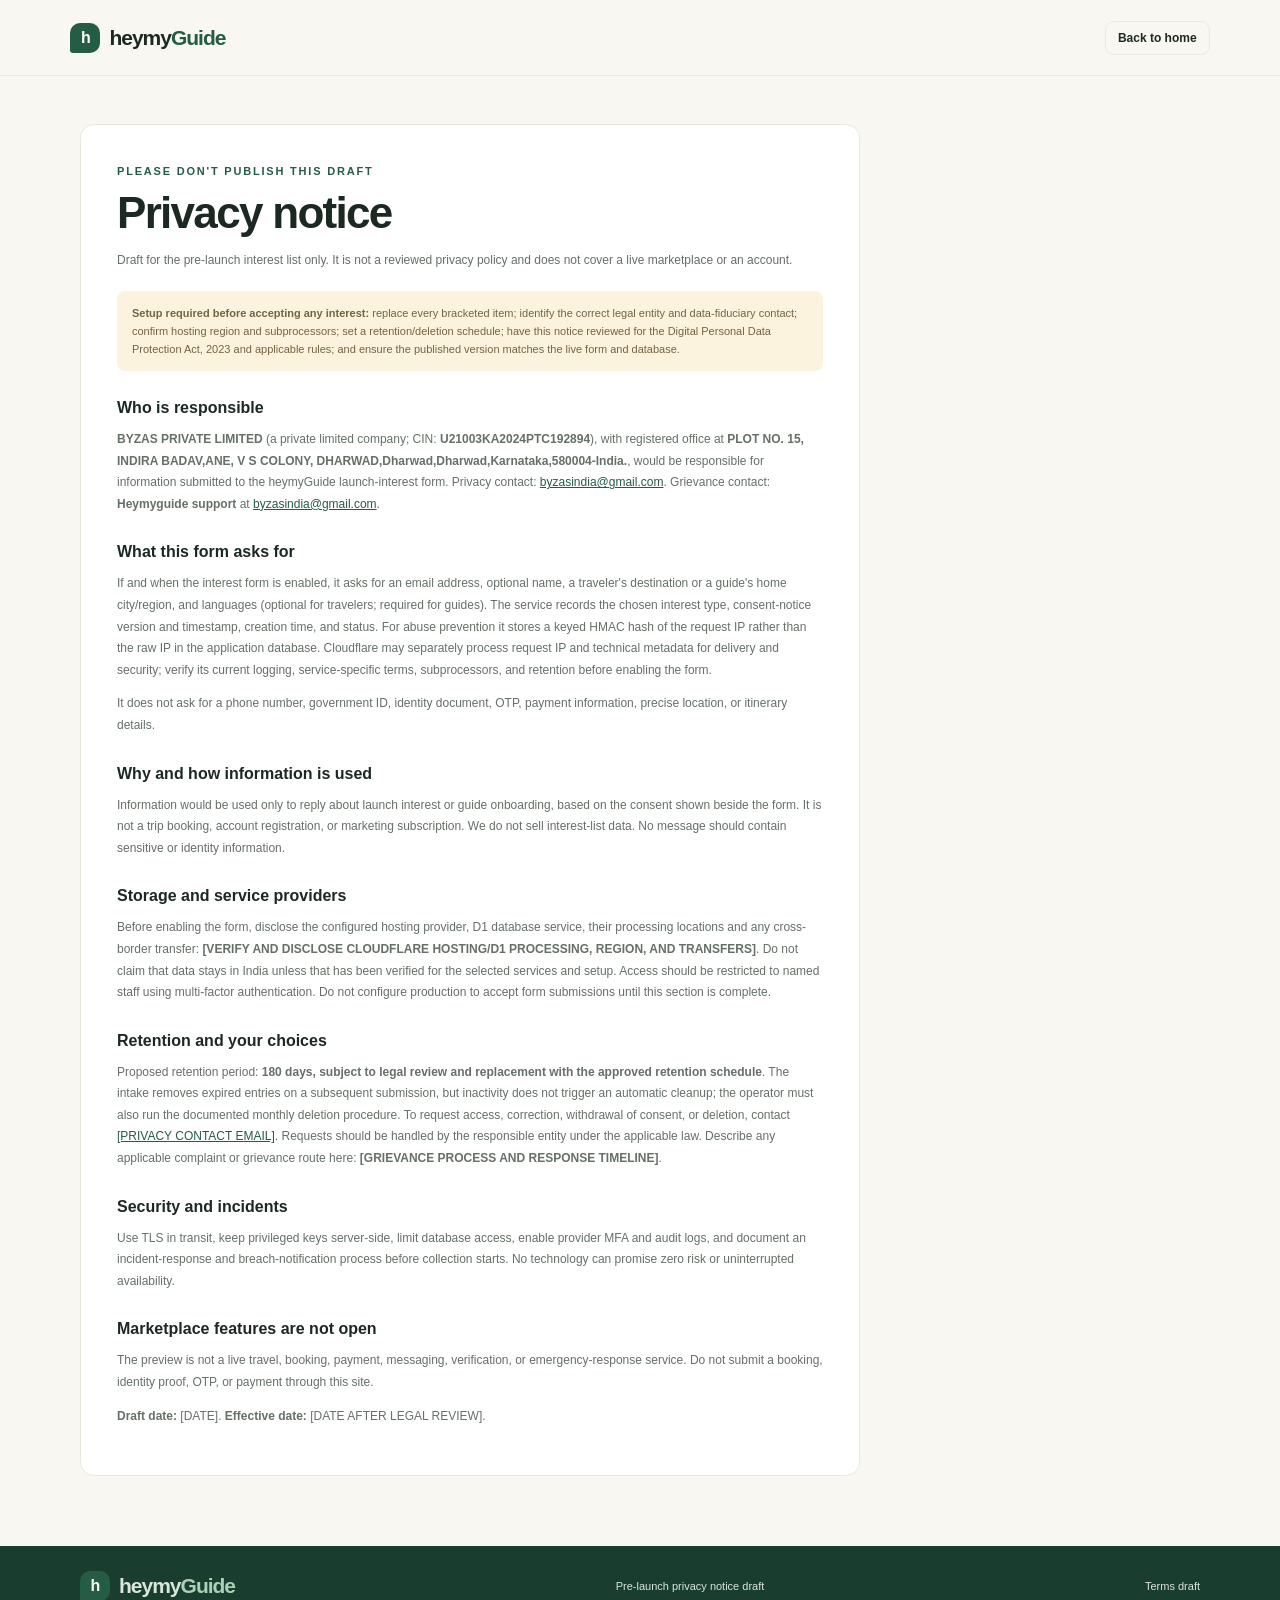
==== public/privacy.html @ 4f6e4b6c "Add heymyGuide public website Co-authored-by: Copilot <223556219+Copilot@users.noreply.github.com>" ====
<!doctype html>
<html lang="en">
  <head>
    <meta charset="UTF-8" />
    <meta name="viewport" content="width=device-width, initial-scale=1" />
    <meta name="robots" content="noindex, nofollow" />
    <meta name="theme-color" content="#f8f7f2" />
    <title>Privacy notice draft | heymyGuide</title>
    <link rel="icon" href="data:image/svg+xml,%3Csvg xmlns='http://www.w3.org/2000/svg' viewBox='0 0 40 40'%3E%3Crect width='40' height='40' rx='12' fill='%23245c45'/%3E%3Ctext x='12' y='29' fill='white' font-family='Arial' font-size='29' font-weight='700'%3Eh%3C/text%3E%3C/svg%3E" />
    <link rel="stylesheet" href="styles.css" />
  </head>
  <body>
    <header class="topbar"><a class="brand" href="index.html"><span class="brand-mark">h</span><span>heymy<em>Guide</em></span></a><a class="btn btn-outline btn-small" href="index.html">Back to home</a></header>
    <main class="container legal-page"><article class="legal-content">
      <span class="eyebrow">Please don't publish this draft</span>
      <h1>Privacy notice</h1>
      <p>Draft for the pre-launch interest list only. It is not a reviewed privacy policy and does not cover a live marketplace or an account.</p>
      <div class="draft-notice"><strong>Setup required before accepting any interest:</strong> replace every bracketed item; identify the correct legal entity and data-fiduciary contact; confirm hosting region and subprocessors; set a retention/deletion schedule; have this notice reviewed for the Digital Personal Data Protection Act, 2023 and applicable rules; and ensure the published version matches the live form and database.</div>
      <h2>Who is responsible</h2>
      <p><strong>BYZAS PRIVATE LIMITED</strong> (a private limited company; CIN: <strong>U21003KA2024PTC192894</strong>), with registered office at <strong>PLOT NO. 15, INDIRA BADAV,ANE, V S COLONY, DHARWAD,Dharwad,Dharwad,Karnataka,580004-India.</strong>, would be responsible for information submitted to the heymyGuide launch-interest form. Privacy contact: <a href="mailto:byzasindia@gmail.com">byzasindia@gmail.com</a>. Grievance contact: <strong>Heymyguide support</strong> at <a href="mailto:byzasindia@gmail.com">byzasindia@gmail.com</a>.</p>
      <h2>What this form asks for</h2>
      <p>If and when the interest form is enabled, it asks for an email address, optional name, a traveler's destination or a guide's home city/region, and languages (optional for travelers; required for guides). The service records the chosen interest type, consent-notice version and timestamp, creation time, and status. For abuse prevention it stores a keyed HMAC hash of the request IP rather than the raw IP in the application database. Cloudflare may separately process request IP and technical metadata for delivery and security; verify its current logging, service-specific terms, subprocessors, and retention before enabling the form.</p>
      <p>It does not ask for a phone number, government ID, identity document, OTP, payment information, precise location, or itinerary details.</p>
      <h2>Why and how information is used</h2>
      <p>Information would be used only to reply about launch interest or guide onboarding, based on the consent shown beside the form. It is not a trip booking, account registration, or marketing subscription. We do not sell interest-list data. No message should contain sensitive or identity information.</p>
      <h2>Storage and service providers</h2>
      <p>Before enabling the form, disclose the configured hosting provider, D1 database service, their processing locations and any cross-border transfer: <strong>[VERIFY AND DISCLOSE CLOUDFLARE HOSTING/D1 PROCESSING, REGION, AND TRANSFERS]</strong>. Do not claim that data stays in India unless that has been verified for the selected services and setup. Access should be restricted to named staff using multi-factor authentication. Do not configure production to accept form submissions until this section is complete.</p>
      <h2>Retention and your choices</h2>
      <p>Proposed retention period: <strong>180 days, subject to legal review and replacement with the approved retention schedule</strong>. The intake removes expired entries on a subsequent submission, but inactivity does not trigger an automatic cleanup; the operator must also run the documented monthly deletion procedure. To request access, correction, withdrawal of consent, or deletion, contact <a href="mailto:[PRIVACY CONTACT EMAIL]">[PRIVACY CONTACT EMAIL]</a>. Requests should be handled by the responsible entity under the applicable law. Describe any applicable complaint or grievance route here: <strong>[GRIEVANCE PROCESS AND RESPONSE TIMELINE]</strong>.</p>
      <h2>Security and incidents</h2>
      <p>Use TLS in transit, keep privileged keys server-side, limit database access, enable provider MFA and audit logs, and document an incident-response and breach-notification process before collection starts. No technology can promise zero risk or uninterrupted availability.</p>
      <h2>Marketplace features are not open</h2>
      <p>The preview is not a live travel, booking, payment, messaging, verification, or emergency-response service. Do not submit a booking, identity proof, OTP, or payment through this site.</p>
      <p><strong>Draft date:</strong> [DATE]. <strong>Effective date:</strong> [DATE AFTER LEGAL REVIEW].</p>
    </article></main>
    <footer class="footer"><div class="container footer-inner"><a class="brand" href="index.html"><span class="brand-mark">h</span><span>heymy<em>Guide</em></span></a><span>Pre-launch privacy notice draft</span><a href="terms.html">Terms draft</a></div></footer>
  </body>
</html>
---- public/styles.css ----
:root {
  color-scheme: light;
  --ink: #1c2822;
  --muted: #737b73;
  --line: #e8e8df;
  --paper: #f8f7f2;
  --white: #fff;
  --green: #245c45;
  --green-dark: #193e30;
  --green-light: #e9f1e9;
  --orange: #e9825e;
  --yellow: #f3cb73;
  --red: #bd554d;
  --shadow: 0 20px 60px rgb(34 52 43 / 9%);
  font-family: "DM Sans", sans-serif;
  font-synthesis: none;
  text-rendering: optimizeLegibility;
}

* { box-sizing: border-box; }
body { margin: 0; min-width: 320px; background: var(--paper); color: var(--ink); }
button, input, select, textarea { font: inherit; }
button { cursor: pointer; }
a { color: inherit; text-decoration: none; }
button:focus-visible, a:focus-visible, input:focus-visible, select:focus-visible, textarea:focus-visible {
  outline: 3px solid #e8ae62;
  outline-offset: 3px;
}
.icon { width: 18px; height: 18px; display: inline-block; flex: 0 0 auto; }
.topbar {
  height: 76px; padding: 0 max(5.5vw, 24px); display: flex; align-items: center;
  justify-content: space-between; gap: 24px; background: rgb(248 247 242 / 94%);
  border-bottom: 1px solid rgb(232 232 223 / 80%); position: sticky; top: 0; z-index: 20;
  backdrop-filter: blur(16px);
}
.brand { display: inline-flex; align-items: center; gap: 9px; font: 800 21px "Manrope", sans-serif; letter-spacing: -1px; white-space: nowrap; }
.brand-mark { width: 30px; height: 30px; display: grid; place-items: center; background: var(--green); color: white; border-radius: 10px 10px 10px 3px; font: 800 16px "Manrope", sans-serif; }
.brand em { color: var(--green); font-style: normal; }
.top-nav { display: flex; align-items: center; gap: 28px; color: #536057; font-size: 13px; font-weight: 600; }
.top-nav a:hover { color: var(--green); }
.top-actions { display: flex; align-items: center; gap: 12px; }
.btn { display: inline-flex; align-items: center; justify-content: center; gap: 8px; border: 0; border-radius: 9px; padding: 11px 16px; font-size: 13px; font-weight: 700; transition: .18s ease; }
.btn:hover { transform: translateY(-1px); }
.btn-primary { background: var(--green); color: white; }
.btn-primary:hover { background: var(--green-dark); }
.btn-dark { background: var(--ink); color: white; }
.btn-outline { background: transparent; border: 1px solid var(--line); color: var(--ink); }
.btn-outline:hover { border-color: var(--green); color: var(--green); }
.btn-quiet { background: transparent; color: var(--muted); padding-inline: 8px; }
.btn-danger { background: #faeeec; color: var(--red); }
.btn-small { padding: 9px 12px; font-size: 12px; }
.avatar { width: 42px; height: 42px; display: inline-grid; place-items: center; border-radius: 50%; overflow: hidden; background: #e8d4be; color: #594b3d; font-weight: 700; }
.avatar img { width: 100%; height: 100%; object-fit: cover; }
.avatar-sm { width: 33px; height: 33px; font-size: 12px; }
.role-tabs { display: flex; align-items: center; gap: 4px; background: #efeee8; border-radius: 10px; padding: 4px; }
.role-tab { border: 0; border-radius: 7px; color: #677068; background: transparent; padding: 8px 11px; font-size: 11px; font-weight: 700; white-space: nowrap; }
.role-tab.active { background: white; color: var(--green-dark); box-shadow: 0 2px 6px rgb(37 45 39 / 8%); }
.page { min-height: calc(100vh - 76px); }
.container { width: min(1120px, calc(100% - 48px)); margin: 0 auto; }
.eyebrow { color: var(--green); font-size: 11px; font-weight: 800; letter-spacing: 1.8px; text-transform: uppercase; }
.muted { color: var(--muted); }
.section-heading { display: flex; align-items: end; justify-content: space-between; gap: 20px; margin-bottom: 24px; }
.section-heading h2 { margin: 8px 0 0; font: 700 clamp(24px, 3vw, 34px) "Manrope", sans-serif; letter-spacing: -1.4px; }
.section-heading p { margin: 8px 0 0; font-size: 13px; color: var(--muted); }

/* Customer experience */
.hero { position: relative; overflow: hidden; padding: 72px 0 56px; background: #eff0e7; }
.hero::after { content: ""; position: absolute; width: 410px; height: 410px; border-radius: 50%; background: #e4e6d9; right: -120px; top: -210px; }
.hero-grid { display: grid; grid-template-columns: 1fr .93fr; align-items: center; gap: 50px; position: relative; z-index: 1; }
.hero-copy h1 { max-width: 590px; margin: 15px 0 18px; font: 800 clamp(43px, 5.3vw, 66px)/1.07 "Manrope", sans-serif; letter-spacing: -3.4px; }
.hero-copy h1 span { color: var(--green); }
.hero-copy > p { max-width: 475px; margin: 0; color: #626c63; font-size: 16px; line-height: 1.75; }
.hero-points { display: flex; gap: 18px; margin-top: 25px; color: #556259; font-size: 11px; font-weight: 600; }
.hero-points span { display: inline-flex; align-items: center; gap: 6px; }
.hero-points .icon { width: 15px; color: var(--green); }
.hero-visual { position: relative; min-height: 365px; }
.hero-photo { position: absolute; inset: 0 28px 0 30px; border-radius: 145px 145px 18px 18px; background: linear-gradient(0deg, rgb(24 43 33 / 23%), transparent 58%), url("images/kashmir.svg") center 48%/cover; }
.hero-note { position: absolute; left: 0; bottom: 34px; padding: 12px 15px; background: white; box-shadow: var(--shadow); border-radius: 11px; display: flex; gap: 10px; align-items: center; font-size: 12px; }
.hero-note strong { display: block; font-size: 12px; }
.hero-note small { display: block; margin-top: 3px; color: var(--muted); font-size: 9px; }
.host-avatar { width: 43px; height: 43px; flex: 0 0 auto; border-radius: 50%; background: #e8d4be; }
.preview-label { display: block; margin-bottom: 4px; color: var(--green); font-size: 8px; font-weight: 800; letter-spacing: 1px; }
.rating-badge { position: absolute; top: 45px; right: 0; background: white; border-radius: 12px; padding: 11px 14px; box-shadow: var(--shadow); font-size: 12px; font-weight: 700; }
.rating-badge span { color: #d29b36; }
.search-wrap { position: relative; z-index: 3; margin-top: -28px; }
.search-bar { display: grid; grid-template-columns: 1.2fr 1fr .9fr auto; align-items: center; gap: 0; padding: 9px; border-radius: 12px; background: white; box-shadow: 0 14px 40px rgb(38 51 42 / 12%); }
.search-field { display: flex; flex-direction: column; padding: 2px 18px; border-right: 1px solid var(--line); }
.search-field label { margin-bottom: 5px; font-size: 10px; font-weight: 800; }
.search-field input, .search-field select { border: 0; outline: 0; background: transparent; color: #667067; font-size: 12px; min-width: 0; }
.search-field select { cursor: pointer; }
.search-bar .btn { margin: 0 3px; height: 47px; }
.trust-row { display: flex; justify-content: center; align-items: center; gap: 9px; margin: 24px 0 56px; color: var(--muted); font-size: 11px; }
.trust-row strong { color: var(--ink); }
.trust-row .icon { width: 15px; color: var(--green); }
.guide-section { padding: 3px 0 72px; scroll-margin-top: 90px; }
.filters { display: flex; align-items: center; gap: 8px; margin-bottom: 23px; overflow-x: auto; padding-bottom: 4px; }
.filter-chip { flex: 0 0 auto; padding: 9px 13px; border-radius: 20px; border: 1px solid var(--line); color: #667067; background: transparent; font-size: 11px; font-weight: 700; }
.filter-chip.active { color: white; background: var(--green); border-color: var(--green); }
.guide-grid { display: grid; grid-template-columns: repeat(3, 1fr); gap: 19px; }
.guide-card { overflow: hidden; background: white; border-radius: 13px; border: 1px solid #eeeee8; transition: .2s ease; }
.guide-card:hover { transform: translateY(-4px); box-shadow: var(--shadow); }
.guide-cover { height: 190px; position: relative; background-size: cover; background-position: center; }
.guide-cover::after { content: ""; position: absolute; inset: 48% 0 0; background: linear-gradient(transparent, rgb(18 34 25 / 50%)); }
.card-tag { position: absolute; left: 13px; top: 13px; z-index: 1; padding: 6px 9px; border-radius: 20px; background: white; color: var(--green-dark); font-size: 10px; font-weight: 800; }
.like-btn { position: absolute; right: 12px; top: 12px; z-index: 1; display: grid; place-items: center; width: 31px; height: 31px; border: 0; border-radius: 50%; background: white; color: #5e6860; }
.like-btn.liked { color: #c75859; }
.guide-cover-caption { position: absolute; z-index: 1; left: 14px; bottom: 13px; color: white; font-size: 12px; font-weight: 700; }
.guide-card-body { padding: 15px; }
.guide-card-top { display: flex; align-items: start; justify-content: space-between; gap: 10px; }
.guide-name { margin: 0; font: 700 16px "Manrope", sans-serif; letter-spacing: -.3px; }
.guide-place { margin-top: 4px; color: var(--muted); font-size: 11px; }
.rating { white-space: nowrap; font-size: 11px; font-weight: 700; }
.rating span { color: #db9a28; }
.guide-description { min-height: 39px; margin: 13px 0; color: #727a72; font-size: 11px; line-height: 1.65; }
.guide-tags { display: flex; flex-wrap: wrap; gap: 6px; min-height: 22px; }
.guide-tags span { padding: 5px 8px; border-radius: 5px; background: #f2f3ee; color: #657067; font-size: 9px; font-weight: 600; }
.guide-card-bottom { display: flex; justify-content: space-between; align-items: center; gap: 10px; margin-top: 15px; padding-top: 13px; border-top: 1px solid #eeeee8; }
.guide-price { font: 800 18px "Manrope", sans-serif; }
.guide-price small { font: 500 10px "DM Sans", sans-serif; color: var(--muted); }
.no-results { padding: 45px; text-align: center; color: var(--muted); background: white; border-radius: 12px; }
.how-section { padding: 65px 0; background: #edf0e9; }
.steps { display: grid; grid-template-columns: repeat(3, 1fr); gap: 30px; margin-top: 32px; }
.step-card { padding: 20px 0; }
.step-number { display: grid; place-items: center; width: 38px; height: 38px; border-radius: 11px; background: white; color: var(--green); font: 800 14px "Manrope", sans-serif; }
.step-card h3 { margin: 16px 0 7px; font: 700 16px "Manrope", sans-serif; }
.step-card p { margin: 0; max-width: 290px; color: #6d776e; font-size: 12px; line-height: 1.7; }
.footer { padding: 25px 0; background: var(--green-dark); color: #dbe5dc; }
.footer-inner { display: flex; align-items: center; justify-content: space-between; gap: 15px; font-size: 11px; }
.footer .brand em { color: #acd0b4; }
.footer-note { color: #adbbb0; }

/* Shared application views */
.app-shell { display: grid; grid-template-columns: 226px 1fr; min-height: calc(100vh - 76px); }
.sidebar { padding: 26px 15px; background: white; border-right: 1px solid var(--line); }
.side-label { margin: 10px 12px 12px; color: #939b93; font-size: 9px; font-weight: 800; letter-spacing: 1.5px; text-transform: uppercase; }
.side-link { width: 100%; display: flex; align-items: center; gap: 11px; border: 0; border-radius: 8px; background: transparent; color: #687169; padding: 11px 12px; margin: 2px 0; text-align: left; font-size: 12px; font-weight: 600; }
.side-link:hover, .side-link.active { background: #eef3ed; color: var(--green-dark); }
.side-link .icon { width: 17px; }
.side-count { margin-left: auto; padding: 3px 7px; background: #f6e8df; color: #ac6341; border-radius: 10px; font-size: 9px; }
.sidebar-help { margin: 40px 6px 0; padding: 15px 13px; border-radius: 10px; background: #f2f4ee; }
.sidebar-help strong { font-size: 11px; }
.sidebar-help p { color: var(--muted); font-size: 10px; line-height: 1.6; }
.app-main { min-width: 0; padding: 31px clamp(22px, 4vw, 54px) 55px; }
.app-heading { display: flex; align-items: center; justify-content: space-between; gap: 16px; margin-bottom: 25px; }
.app-heading h1 { margin: 0; font: 800 25px "Manrope", sans-serif; letter-spacing: -1px; }
.app-heading p { margin: 6px 0 0; color: var(--muted); font-size: 12px; }
.app-heading-actions { display: flex; gap: 9px; align-items: center; }
.welcome-strip { display: flex; align-items: center; justify-content: space-between; gap: 15px; margin: 4px 0 23px; padding: 20px 22px; border-radius: 12px; background: var(--green); color: white; }
.welcome-strip h2 { margin: 0; font: 700 18px "Manrope", sans-serif; }
.welcome-strip p { margin: 6px 0 0; color: #d3e2d5; font-size: 11px; }
.welcome-strip .btn { background: white; color: var(--green-dark); }
.stat-grid { display: grid; grid-template-columns: repeat(4, 1fr); gap: 13px; margin: 19px 0 25px; }
.stat-card { padding: 16px 17px; background: white; border: 1px solid #ebede7; border-radius: 10px; }
.stat-label { color: var(--muted); font-size: 10px; font-weight: 600; }
.stat-value { margin-top: 8px; font: 800 24px "Manrope", sans-serif; letter-spacing: -1px; }
.stat-foot { margin-top: 5px; color: var(--green); font-size: 9px; }
.dashboard-grid { display: grid; grid-template-columns: 1.35fr .85fr; gap: 16px; align-items: start; }
.panel { padding: 19px; background: white; border: 1px solid #ebede7; border-radius: 11px; }
.panel-heading { display: flex; justify-content: space-between; align-items: center; gap: 10px; margin-bottom: 15px; }
.panel-heading h3 { margin: 0; font: 700 14px "Manrope", sans-serif; }
.panel-heading a, .text-link { color: var(--green); font-size: 10px; font-weight: 700; }
.table-wrap { overflow-x: auto; }
table { width: 100%; border-collapse: collapse; text-align: left; }
th { padding: 10px 8px; color: #858d85; border-bottom: 1px solid var(--line); font-size: 9px; font-weight: 700; white-space: nowrap; }
td { padding: 12px 8px; border-bottom: 1px solid #f0f0eb; color: #59645b; font-size: 10px; white-space: nowrap; }
tbody tr:last-child td { border-bottom: 0; }
.person-cell { display: flex; align-items: center; gap: 8px; color: var(--ink); font-weight: 700; }
.person-cell .avatar { width: 30px; height: 30px; font-size: 10px; }
.badge { display: inline-flex; align-items: center; gap: 5px; padding: 5px 8px; border-radius: 20px; font-size: 9px; font-weight: 700; white-space: nowrap; }
.badge::before { content: ""; width: 5px; height: 5px; background: currentColor; border-radius: 50%; }
.badge-pending { color: #a8762c; background: #fbf3df; }
.badge-approved { color: #387454; background: #e8f3e9; }
.badge-rejected, .badge-urgent { color: #ae4c43; background: #faecea; }
.badge-review { color: #5c70a1; background: #edf0f9; }
.profile-banner { display: flex; gap: 17px; align-items: center; padding: 18px; background: white; border: 1px solid #ebede7; border-radius: 11px; }
.profile-banner .avatar { width: 61px; height: 61px; }
.profile-banner h3 { margin: 0 0 4px; font: 700 16px "Manrope", sans-serif; }
.profile-banner p { margin: 0; color: var(--muted); font-size: 11px; }
.profile-banner .btn { margin-left: auto; }
.progress-track { height: 6px; background: #edf0e9; border-radius: 8px; overflow: hidden; }
.progress-track span { display: block; height: 100%; background: var(--green); border-radius: inherit; transition: width .3s ease; }
.check-list { display: grid; gap: 12px; margin-top: 17px; }
.check-row { display: flex; align-items: center; gap: 9px; color: #536057; font-size: 11px; }
.check-mark { width: 19px; height: 19px; display: grid; place-items: center; border-radius: 50%; background: #e8f3e9; color: var(--green); font-size: 11px; }
.check-pending { background: #f2f1e9; color: #9c8b65; }
.gig-card { display: flex; gap: 14px; padding: 14px 0; border-bottom: 1px solid #efefe9; }
.gig-card:last-child { padding-bottom: 0; border-bottom: 0; }
.gig-thumb { width: 74px; height: 66px; flex: 0 0 auto; border-radius: 8px; background-position: center; background-size: cover; }
.gig-info { flex: 1; min-width: 0; }
.gig-info h4 { margin: 2px 0 5px; font: 700 12px "Manrope", sans-serif; }
.gig-info p { margin: 0; color: var(--muted); font-size: 10px; }
.gig-price { display: block; margin-top: 7px; color: var(--green); font-size: 11px; font-weight: 800; }
.activity-row { display: flex; gap: 11px; padding: 11px 0; border-bottom: 1px solid #efefe9; }
.activity-row:last-child { border-bottom: 0; }
.activity-dot { width: 8px; height: 8px; flex: 0 0 auto; margin: 4px 2px 0; border-radius: 50%; background: var(--orange); }
.activity-row p { margin: 0; color: #536057; font-size: 10px; line-height: 1.55; }
.activity-row small { display: block; margin-top: 4px; color: #989e97; font-size: 9px; }
.empty-state { padding: 25px; text-align: center; color: var(--muted); font-size: 12px; }
.verification-note { display: flex; gap: 11px; margin-top: 17px; padding: 13px; background: #fcf5e8; border-radius: 9px; color: #786642; font-size: 10px; line-height: 1.55; }
.verification-note strong { display: block; margin-bottom: 3px; color: #5d4c2b; }
.complaint-card { display: grid; grid-template-columns: 1fr auto; gap: 15px; align-items: start; padding: 15px 0; border-bottom: 1px solid #efefe9; }
.complaint-card:last-child { border-bottom: 0; }
.complaint-card h4 { margin: 6px 0 4px; font-size: 12px; }
.complaint-card p { margin: 0; color: var(--muted); font-size: 10px; line-height: 1.6; }
.complaint-actions { display: flex; flex-direction: column; gap: 7px; }
.admin-alert { margin: 0 0 20px; padding: 11px 14px; background: #f9f1e5; color: #786642; border-radius: 8px; font-size: 10px; }
.page-content { display: none; }
.page-content.active { display: block; }
.mobile-menu { display: none; }

/* Dialogs and messaging */
.modal-backdrop { position: fixed; inset: 0; display: grid; place-items: center; padding: 20px; background: rgb(22 34 27 / 48%); z-index: 60; }
.modal { position: relative; width: min(470px, 100%); max-height: min(90vh, 780px); overflow-y: auto; padding: 25px; border-radius: 15px; background: white; box-shadow: 0 30px 90px rgb(0 0 0 / 20%); }
.modal h2 { margin: 0; font: 800 22px "Manrope", sans-serif; letter-spacing: -.8px; }
.modal-subtitle { margin: 8px 0 20px; color: var(--muted); font-size: 12px; line-height: 1.65; }
.modal-close { position: absolute; top: 17px; right: 17px; width: 31px; height: 31px; border: 0; border-radius: 50%; background: #f2f3ef; color: #58625a; font-size: 17px; }
.form-group { margin: 13px 0; }
.form-group label { display: block; margin-bottom: 6px; color: #556057; font-size: 10px; font-weight: 700; }
.form-group input, .form-group textarea, .form-group select { width: 100%; padding: 11px 12px; border: 1px solid var(--line); border-radius: 8px; background: white; color: var(--ink); font-size: 12px; }
.form-group textarea { min-height: 85px; resize: vertical; }
.modal .btn { width: 100%; margin-top: 8px; }
.modal-notice { margin-top: 13px; padding: 11px; border-radius: 8px; background: #f2f4ee; color: #647064; font-size: 10px; line-height: 1.6; }
.chat-widget { position: fixed; right: 24px; bottom: 23px; z-index: 30; }
.chat-launch { width: 54px; height: 54px; display: grid; place-items: center; border: 0; border-radius: 50%; background: var(--green); color: white; box-shadow: 0 8px 25px rgb(28 70 49 / 30%); }
.chat-window { position: absolute; right: 0; bottom: 67px; width: min(360px, calc(100vw - 32px)); display: none; overflow: hidden; border-radius: 14px; background: white; box-shadow: 0 18px 60px rgb(24 39 29 / 20%); }
.chat-window.open { display: flex; flex-direction: column; }
.chat-head { display: flex; align-items: center; gap: 10px; padding: 13px 15px; background: var(--green); color: white; }
.chat-head .avatar { width: 34px; height: 34px; }
.chat-head strong { display: block; font-size: 11px; }
.chat-head small { color: #d6e5d7; font-size: 9px; }
.chat-head button { margin-left: auto; border: 0; background: transparent; color: white; font-size: 18px; }
.chat-messages { display: flex; flex-direction: column; gap: 8px; height: 245px; overflow-y: auto; padding: 15px; background: #fafaf7; }
.chat-bubble { max-width: 83%; padding: 9px 11px; border-radius: 11px 11px 11px 3px; background: white; color: #505b52; font-size: 10px; line-height: 1.55; box-shadow: 0 2px 8px rgb(0 0 0 / 4%); }
.chat-bubble.mine { align-self: flex-end; color: white; background: var(--green); border-radius: 11px 11px 3px 11px; }
.chat-input-row { display: flex; gap: 7px; padding: 10px; border-top: 1px solid var(--line); }
.chat-input-row input { min-width: 0; flex: 1; border: 1px solid var(--line); border-radius: 7px; padding: 9px 10px; font-size: 10px; }
.chat-input-row button { width: 36px; border: 0; border-radius: 7px; background: var(--green); color: white; }
.toast { position: fixed; left: 50%; bottom: 24px; z-index: 80; transform: translate(-50%, 16px); opacity: 0; padding: 11px 17px; border-radius: 8px; background: var(--ink); color: white; box-shadow: var(--shadow); font-size: 11px; pointer-events: none; transition: .25s ease; }
.toast.show { transform: translate(-50%, 0); opacity: 1; }

@media (max-width: 960px) {
  .topbar { padding-inline: 24px; }
  .top-nav { display: none; }
  .hero-grid { gap: 25px; }
  .guide-grid { grid-template-columns: repeat(2, 1fr); }
  .app-shell { grid-template-columns: 190px 1fr; }
  .stat-grid { grid-template-columns: repeat(2, 1fr); }
}
@media (max-width: 700px) {
  .topbar { height: 66px; padding-inline: 16px; gap: 8px; }
  .brand { font-size: 18px; }
  .role-tabs { margin-left: auto; }
  .role-tab { padding: 7px 8px; font-size: 9px; }
  .top-actions .btn { display: none; }
  .container { width: min(100% - 32px, 520px); }
  .hero { padding: 45px 0 42px; }
  .hero-grid { grid-template-columns: 1fr; gap: 24px; }
  .hero-copy h1 { max-width: 500px; font-size: clamp(42px, 12vw, 58px); letter-spacing: -2.7px; }
  .hero-copy > p { font-size: 14px; }
  .hero-visual { min-height: 295px; }
  .hero-photo { inset: 0 20px 0 18px; border-radius: 110px 110px 14px 14px; }
  .rating-badge { top: 26px; }
  .hero-note { bottom: 17px; }
  .hero-points { flex-wrap: wrap; gap: 11px 15px; font-size: 10px; }
  .search-wrap { margin-top: 17px; }
  .search-bar { grid-template-columns: 1fr 1fr; gap: 10px 0; padding: 12px; }
  .search-field { padding: 5px 9px; }
  .search-field:nth-child(2) { border-right: 0; }
  .search-field:nth-child(3) { border-top: 1px solid var(--line); padding-top: 12px; }
  .search-bar .btn { margin: 4px; height: 43px; }
  .trust-row { flex-wrap: wrap; margin: 20px 0 42px; font-size: 10px; }
  .guide-section { padding-bottom: 45px; }
  .section-heading { align-items: start; }
  .portal-entry-grid { grid-template-columns: 1fr; }
  .portal-entry p { min-height: auto; }
  .portal-section { padding: 45px 0; }
  .portal-modal { padding: 20px 16px; }
  .demo-slots { grid-template-columns: 1fr; }
  .location-select-grid { grid-template-columns: 1fr; }
  .local-guide-grid { grid-template-columns: 1fr; }
  .directory-heading { align-items: flex-start; }
  .admin-demo-metrics { grid-template-columns: repeat(2, 1fr); }
  .portal-module-heading { align-items: flex-start; }
  .chat-preview-controls { align-items: stretch; }
  .chat-preview-controls label { width: 100%; }
  .section-heading .btn { display: none; }
  .guide-grid { grid-template-columns: 1fr; }
  .guide-cover { height: 210px; }
  .guide-description { min-height: auto; }
  .steps { grid-template-columns: 1fr; gap: 10px; }
  .step-card { padding: 8px 0; }
  .footer-inner { flex-direction: column; text-align: center; }
  .app-shell { display: block; min-height: calc(100vh - 66px); }
  .sidebar { position: sticky; top: 66px; z-index: 10; display: flex; gap: 5px; overflow-x: auto; padding: 9px 12px; border-right: 0; border-bottom: 1px solid var(--line); }
  .side-label, .sidebar-help { display: none; }
  .side-link { flex: 0 0 auto; width: auto; padding: 9px 11px; font-size: 10px; }
  .side-link .icon { width: 15px; height: 15px; }
  .side-count { display: none; }
  .app-main { padding: 24px 16px 45px; }
  .app-heading { align-items: start; }
  .app-heading h1 { font-size: 21px; }
  .app-heading p { max-width: 240px; line-height: 1.5; }
  .app-heading-actions .btn { padding: 9px; font-size: 10px; }
  .welcome-strip { align-items: start; padding: 16px; }
  .welcome-strip .btn { padding: 9px; font-size: 10px; }
  .stat-grid { gap: 9px; }
  .stat-card { padding: 13px; }
  .stat-value { font-size: 20px; }
  .dashboard-grid { grid-template-columns: 1fr; }
  .panel { padding: 15px; }
  .profile-banner { flex-wrap: wrap; }
  .profile-banner .btn { margin-left: 0; }
  .complaint-card { grid-template-columns: 1fr; }
  .complaint-actions { flex-direction: row; }
}

/* Public pre-launch site */
.hero-copy h1 { max-width: 610px; }
.hero-actions { display: flex; flex-wrap: wrap; gap: 10px; margin-top: 24px; }
.hero-disclaimer { margin-top: 13px !important; color: #788177 !important; font-size: 10px !important; }
.launch-badge { position: absolute; top: 45px; right: 0; display: inline-flex; align-items: center; gap: 7px; padding: 11px 14px; border-radius: 12px; background: white; box-shadow: var(--shadow); color: var(--green-dark); font-size: 11px; font-weight: 700; }
.avatar-green { background: #dae6d9; color: #345a41; }
.place-grid { display: grid; grid-template-columns: repeat(3, 1fr); gap: 19px; align-items: start; }
.place-card { overflow: hidden; border: 1px solid #eeeee8; border-radius: 13px; background: white; transition: .2s ease; }
.place-card:hover { transform: translateY(-4px); box-shadow: var(--shadow); }
.place-cover { position: relative; height: 190px; background-position: center; background-size: cover; }
.place-cover-kashmir { background-image: url("images/kashmir.svg"); }
.place-cover-belgaum { background-image: url("images/belgaum.svg"); }
.place-cover-ladakh { background-image: url("images/ladakh.svg"); }
.place-cover::after { position: absolute; inset: 45% 0 0; background: linear-gradient(transparent, rgb(18 34 25 / 50%)); content: ""; }
.place-cover .card-tag { z-index: 1; }
.place-cover-caption { position: absolute; z-index: 1; bottom: 13px; left: 14px; display: inline-flex; align-items: center; gap: 5px; color: white; font-size: 11px; font-weight: 700; }
.place-card-body { padding: 17px; }
.place-card-body .eyebrow { font-size: 9px; letter-spacing: 1.3px; }
.place-card-body h3 { margin: 9px 0 8px; font: 700 16px "Manrope", sans-serif; letter-spacing: -.4px; }
.place-card-body p { min-height: 59px; margin: 0 0 13px; color: #6f786f; font-size: 11px; line-height: 1.65; }
.text-link { display: inline-flex; align-items: center; gap: 5px; border: 0; background: transparent; padding: 0; font-size: 10px; }
.text-link:hover { color: var(--green-dark); }
.guide-cta { padding-top: 12px; padding-bottom: 65px; }
.portal-section { padding: 64px 0 70px; background: #edf0e9; scroll-margin-top: 90px; }
.portal-entry-grid { display: grid; grid-template-columns: repeat(3, 1fr); gap: 16px; }
.portal-entry { display: flex; flex-direction: column; align-items: flex-start; padding: 22px; border: 1px solid #e6e9e1; border-radius: 12px; background: white; }
.portal-entry-icon { display: grid; place-items: center; width: 43px; height: 43px; margin-bottom: 18px; border-radius: 12px; background: var(--green-light); color: var(--green); }
.portal-entry > .eyebrow { font-size: 9px; }
.portal-entry h3 { margin: 8px 0; font: 700 17px "Manrope", sans-serif; }
.portal-entry p { min-height: 55px; margin: 0 0 17px; color: var(--muted); font-size: 11px; line-height: 1.65; }
.portal-entry .btn { margin-top: auto; font-size: 11px; }
.portal-disclaimer { margin: 17px 0 0; color: #777f76; font-size: 10px; text-align: center; }
.portal-modal { width: min(740px, 100%); }
.portal-demo { display: grid; gap: 14px; }
.demo-banner { display: flex; align-items: center; gap: 9px; padding: 11px 12px; border: 1px solid #f1dfb8; border-radius: 9px; background: #fff8e9; color: #755e30; font-size: 10px; line-height: 1.5; }
.demo-banner .icon { flex: 0 0 auto; }
.portal-welcome { display: flex; justify-content: space-between; gap: 14px; align-items: center; padding: 17px; border-radius: 10px; background: #eef3ed; }
.portal-welcome h3 { margin: 5px 0; font: 700 17px "Manrope", sans-serif; }
.portal-welcome p, .portal-copy { margin: 0; color: var(--muted); font-size: 11px; line-height: 1.65; }
.demo-avatar { display: grid; place-items: center; width: 42px; height: 42px; flex: 0 0 auto; border-radius: 50%; background: var(--green); color: white; font-weight: 800; }
.portal-module { padding: 15px; border: 1px solid var(--line); border-radius: 10px; background: white; }
.portal-module-heading { display: flex; justify-content: space-between; gap: 12px; align-items: center; margin-bottom: 10px; }
.portal-module-heading h3 { margin: 4px 0 0; font: 700 13px "Manrope", sans-serif; }
.portal-summary-grid { display: grid; grid-template-columns: repeat(2, 1fr); gap: 9px; }
.portal-summary-grid > div, .admin-demo-metrics > div { display: grid; gap: 5px; padding: 11px; border-radius: 8px; background: #f6f7f3; }
.portal-summary-grid span, .admin-demo-metrics span { color: var(--muted); font-size: 9px; }
.portal-summary-grid strong { font-size: 10px; }
.location-select-grid { display: grid; grid-template-columns: repeat(3, minmax(0, 1fr)); gap: 9px; margin-top: 13px; }
.location-select-grid label { display: grid; gap: 6px; color: #536057; font-size: 9px; font-weight: 700; }
.location-select-grid select, .location-select-grid input { width: 100%; min-width: 0; padding: 9px; border: 1px solid var(--line); border-radius: 7px; background: white; color: var(--ink); font-size: 10px; }
.location-select-grid select:disabled { background: #f4f4f0; color: #969d95; }
.location-select-grid .location-other { margin-top: 1px; }
[hidden] { display: none !important; }
.directory-results { margin-top: 12px; }
.directory-heading { display: flex; justify-content: space-between; gap: 10px; align-items: center; margin-bottom: 9px; }
.directory-heading h4 { margin: 4px 0 0; font: 700 12px "Manrope", sans-serif; }
.local-guide-grid { display: grid; grid-template-columns: repeat(2, minmax(0, 1fr)); gap: 9px; }
.local-guide-result { padding: 13px; border: 1px solid #e8ebe4; border-radius: 9px; background: #fbfcf9; }
.local-guide-result h4 { margin: 9px 0 5px; font: 700 13px "Manrope", sans-serif; }
.local-guide-result > p:not(.portal-inline-note) { margin: 0; color: #687269; font-size: 10px; line-height: 1.6; }
.local-guide-result .local-guide-location { margin-bottom: 7px !important; color: #818a81 !important; font-size: 9px !important; }
.local-guide-result .local-guide-languages { margin-top: 8px !important; font-size: 9px !important; }
.directory-results > .portal-inline-note { margin: 8px 0; }
.guide-earnings-preview { display: flex; justify-content: space-between; gap: 10px; align-items: center; margin-top: 12px; padding: 10px; border-radius: 7px; background: #edf4ed; color: #4a6550; font-size: 9px; }
.guide-earnings-preview strong { font-size: 12px; }
.guide-earnings-preview small { font-size: 9px; font-weight: 500; }
.earnings-row { display: flex; justify-content: space-between; gap: 12px; padding: 10px 0; border-top: 1px solid #efefe9; color: #606b62; font-size: 10px; }
.earnings-row strong { color: var(--green); white-space: nowrap; }
.guide-rate-form { margin-top: 12px; padding: 12px; border-radius: 8px; background: #f7f8f4; }
.guide-rate-form > label { display: block; margin-bottom: 7px; color: #536057; font-size: 10px; font-weight: 700; }
.guide-rate-fields { display: grid; grid-template-columns: minmax(100px, .7fr) minmax(160px, 1fr) auto; gap: 8px; }
.guide-rate-fields input, .guide-rate-fields select { min-width: 0; padding: 9px; border: 1px solid var(--line); border-radius: 7px; background: white; color: var(--ink); font-size: 10px; }
.guide-rate-fields .btn { padding: 9px 10px; font-size: 10px; }
.guide-rate-status { min-height: 14px; margin: 6px 0 0; color: var(--green); font-size: 9px; line-height: 1.5; }
.guide-rate-status.error { color: #a33e39; }
.demo-slots { display: grid; grid-template-columns: repeat(2, 1fr); gap: 8px; }
.demo-slot { display: flex; justify-content: space-between; align-items: center; gap: 8px; padding: 10px; border: 1px solid var(--line); border-radius: 8px; background: white; color: var(--ink); text-align: left; font-size: 10px; }
.demo-slot:hover { border-color: var(--green); }
.demo-slot span { color: var(--green); font-size: 9px; }
.portal-inline-note { margin: 10px 0 0; color: #778077; font-size: 9px; line-height: 1.6; }
.cash-choice { display: flex; align-items: flex-start; gap: 9px; padding: 11px; border-radius: 8px; background: #f6f7f3; }
.cash-choice input { margin-top: 3px; accent-color: var(--green); }
.cash-choice strong, .cash-choice small { display: block; }
.cash-choice strong { font-size: 10px; }
.cash-choice small { margin-top: 4px; color: var(--muted); font-size: 9px; line-height: 1.5; }
.chat-preview { padding: 11px; border-radius: 8px; background: #f8f8f4; }
.chat-preview-message { width: fit-content; max-width: 90%; padding: 9px 11px; border-radius: 10px 10px 10px 2px; background: white; color: #515c53; font-size: 10px; line-height: 1.6; }
.chat-preview-controls { display: flex; flex-wrap: wrap; align-items: center; gap: 8px; margin-top: 10px; }
.chat-preview-controls label { color: #647064; font-size: 9px; font-weight: 700; }
.chat-preview-controls select { min-width: 120px; padding: 8px; border: 1px solid var(--line); border-radius: 7px; background: white; color: var(--ink); font-size: 10px; }
.demo-otp-label { display: block; max-width: 320px; color: #556057; font-size: 10px; }
.demo-otp-label input { display: block; width: 100%; margin-top: 6px; padding: 10px; border: 1px solid var(--line); border-radius: 7px; background: #f7f7f4; color: var(--muted); font-size: 10px; }
.admin-demo-metrics { display: grid; grid-template-columns: repeat(4, 1fr); gap: 8px; }
.admin-demo-metrics strong { font: 800 20px "Manrope", sans-serif; }
.portal-checklist { display: grid; gap: 9px; margin: 0; padding-left: 18px; color: #5c675e; font-size: 10px; line-height: 1.5; }
.profile-section { padding-top: 4px; }
.profile-preview-card { display: grid; grid-template-columns: .8fr 1.2fr; overflow: hidden; border: 1px solid var(--line); border-radius: 14px; background: white; box-shadow: 0 12px 34px rgb(34 52 43 / 6%); }
.profile-preview-photo { position: relative; min-height: 340px; padding: 20px; background: #e8eee8; }
.profile-preview-photo img { width: 100%; height: 100%; min-height: 300px; border-radius: 9px; object-fit: cover; }
.profile-preview-photo span { position: absolute; left: 29px; bottom: 29px; padding: 7px 10px; border-radius: 20px; background: white; color: #536057; font-size: 9px; font-weight: 700; }
.profile-preview-copy { padding: 28px; }
.profile-preview-title { display: flex; justify-content: space-between; gap: 14px; align-items: start; }
.profile-preview-title h3 { margin: 8px 0 0; font: 700 20px "Manrope", sans-serif; letter-spacing: -.5px; }
.profile-preview-copy > p { color: #707a71; font-size: 11px; line-height: 1.75; }
.profile-detail-grid { display: grid; grid-template-columns: 1fr 1fr; gap: 10px; margin: 18px 0; }
.profile-detail-grid > div { padding: 11px; border-radius: 8px; background: #f5f6f1; }
.profile-detail-grid strong { display: block; margin-bottom: 5px; color: #46534a; font-size: 10px; }
.profile-detail-grid span { color: #778077; font-size: 9px; line-height: 1.5; }
.expense-note { display: flex; gap: 8px; margin: 14px 0; padding: 11px; border-radius: 8px; background: #edf4ed; color: #526c58; font-size: 9px; line-height: 1.6; }
.expense-note .icon { width: 14px; height: 14px; flex: 0 0 auto; }
.guide-cta .welcome-strip { padding: 24px 26px; }
.guide-cta .welcome-strip h2 { margin-top: 7px; }
.guide-cta .welcome-strip .eyebrow { color: #d3e2d5; font-size: 9px; }
.footer-links { display: flex; flex-wrap: wrap; gap: 15px; }
.footer-links a:hover { color: white; text-decoration: underline; }
.footer-links span { color: #adbbb0; }
.trap-field { position: absolute !important; left: -10000px !important; width: 1px !important; height: 1px !important; overflow: hidden !important; }
.consent-row { display: flex; align-items: flex-start; gap: 9px; margin: 15px 0 0; color: #5c675e; font-size: 10px; line-height: 1.6; cursor: pointer; }
.consent-row input { flex: 0 0 auto; margin: 2px 0 0; accent-color: var(--green); }
.privacy-hint { color: #828980; font-size: 9px; line-height: 1.6; }
.privacy-hint a { color: var(--green); font-weight: 700; text-decoration: underline; }
.form-status { min-height: 18px; margin: 8px 0 2px; font-size: 10px; line-height: 1.5; }
.form-status.error { color: #a33e39; }
.form-status.info { color: #617164; }
.modal .btn:disabled { cursor: wait; opacity: .65; transform: none; }
.success-panel { padding: 18px; border-radius: 11px; background: #edf4ed; color: var(--green-dark); text-align: center; }
.success-panel > .icon { width: 35px; height: 35px; padding: 8px; border-radius: 50%; background: white; }
.success-panel h3 { margin: 11px 0 6px; font: 700 17px "Manrope", sans-serif; }
.success-panel p { margin: 0; color: #617164; font-size: 11px; line-height: 1.65; }
.readiness-card { display: flex; gap: 12px; align-items: flex-start; margin: 10px 0 17px; padding: 15px; border-radius: 10px; background: #f7f2e7; color: #786642; font-size: 11px; line-height: 1.6; }
.readiness-card .icon { flex: 0 0 auto; }
.readiness-card strong { display: block; color: #5d4c2b; }
.readiness-card p { margin: 5px 0 0; }
.modal .readiness-card + .btn { width: auto; }
.legal-page { padding: 48px 0 70px; }
.legal-content { max-width: 780px; padding: 36px; border: 1px solid var(--line); border-radius: 14px; background: white; }
.legal-content h1 { margin: 9px 0 12px; font: 800 clamp(30px, 5vw, 44px) "Manrope", sans-serif; letter-spacing: -1.7px; }
.legal-content h2 { margin: 28px 0 8px; font: 700 16px "Manrope", sans-serif; }
.legal-content p, .legal-content li { color: #657067; font-size: 12px; line-height: 1.8; }
.legal-content a { color: var(--green); text-decoration: underline; }
.draft-notice { margin: 19px 0; padding: 13px 15px; border-radius: 8px; background: #fcf3df; color: #756341; font-size: 11px; line-height: 1.65; }
@media (max-width: 960px) { .place-grid { grid-template-columns: repeat(2, 1fr); } }
@media (max-width: 700px) {
  .hero-actions .btn { flex: 1 1 auto; }
  .launch-badge { top: 24px; font-size: 10px; }
  .place-grid { grid-template-columns: 1fr; }
  .location-select-grid { grid-template-columns: 1fr; }
  .local-guide-grid { grid-template-columns: 1fr; }
  .directory-heading { align-items: flex-start; }
  .portal-entry-grid { grid-template-columns: 1fr; }
  .portal-entry p { min-height: auto; }
  .portal-section { padding: 45px 0; }
  .portal-modal { padding: 20px 16px; }
  .demo-slots { grid-template-columns: 1fr; }
  .guide-rate-fields { grid-template-columns: 1fr 1fr; }
  .guide-rate-fields .btn { grid-column: 1 / -1; }
  .admin-demo-metrics { grid-template-columns: repeat(2, 1fr); }
  .portal-module-heading { align-items: flex-start; }
  .chat-preview-controls { align-items: stretch; }
  .chat-preview-controls label { width: 100%; }
  .place-cover { height: 205px; }
  .place-card-body p { min-height: auto; }
  .profile-preview-card { grid-template-columns: 1fr; }
  .profile-preview-photo { min-height: 220px; padding: 13px; }
  .profile-preview-photo img { height: 230px; min-height: 230px; }
  .profile-preview-photo span { left: 22px; bottom: 21px; }
  .profile-preview-copy { padding: 20px; }
  .profile-preview-title h3 { font-size: 18px; }
  .guide-cta .welcome-strip { flex-direction: column; }
  .footer-links { justify-content: center; }
  .legal-content { padding: 22px 18px; }
}
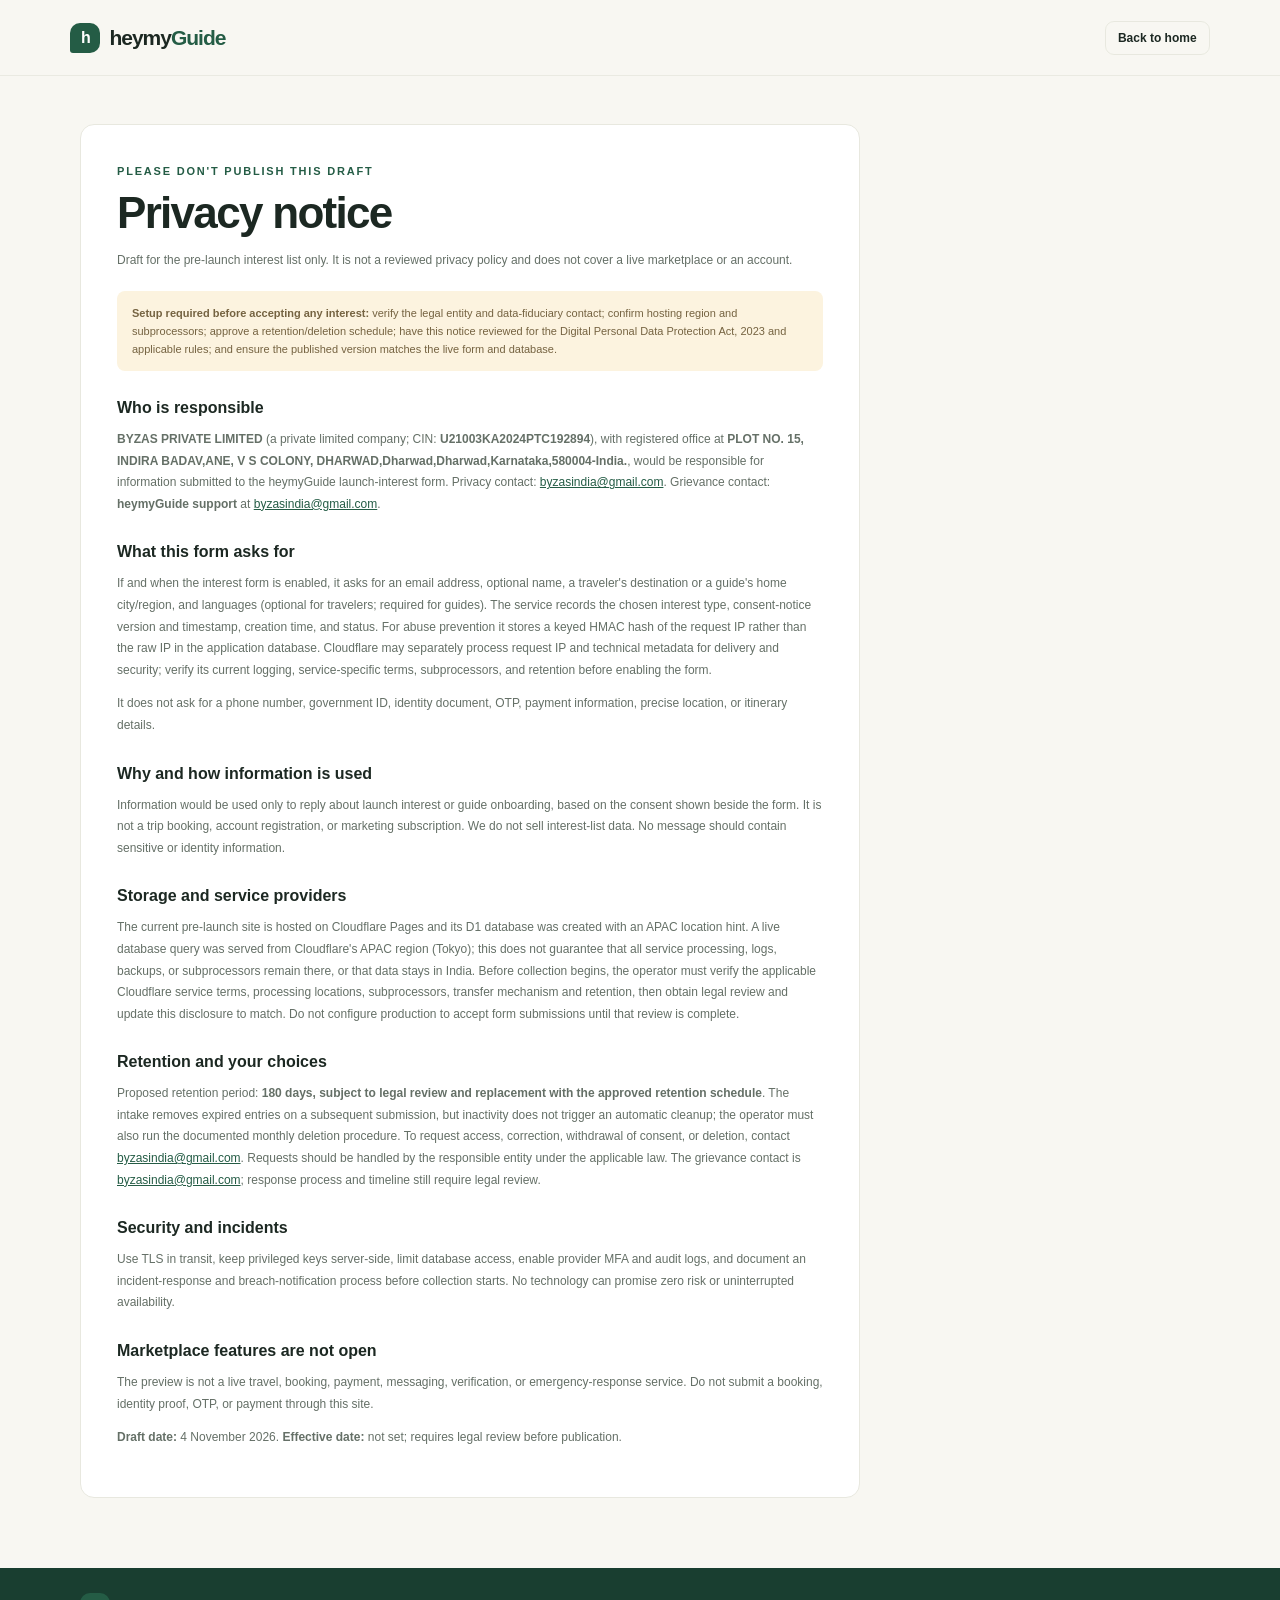
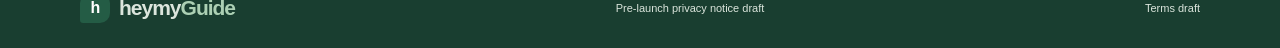
==== commit a0876ede: "Wire account-backed portal interfaces Replace illustrative portal buttons with the account-backed in" ====
--- a/public/privacy.html
+++ b/public/privacy.html
@@ -15,23 +15,23 @@
       <span class="eyebrow">Please don't publish this draft</span>
       <h1>Privacy notice</h1>
       <p>Draft for the pre-launch interest list only. It is not a reviewed privacy policy and does not cover a live marketplace or an account.</p>
-      <div class="draft-notice"><strong>Setup required before accepting any interest:</strong> replace every bracketed item; identify the correct legal entity and data-fiduciary contact; confirm hosting region and subprocessors; set a retention/deletion schedule; have this notice reviewed for the Digital Personal Data Protection Act, 2023 and applicable rules; and ensure the published version matches the live form and database.</div>
+      <div class="draft-notice"><strong>Setup required before accepting any interest:</strong> verify the legal entity and data-fiduciary contact; confirm hosting region and subprocessors; approve a retention/deletion schedule; have this notice reviewed for the Digital Personal Data Protection Act, 2023 and applicable rules; and ensure the published version matches the live form and database.</div>
       <h2>Who is responsible</h2>
-      <p><strong>BYZAS PRIVATE LIMITED</strong> (a private limited company; CIN: <strong>U21003KA2024PTC192894</strong>), with registered office at <strong>PLOT NO. 15, INDIRA BADAV,ANE, V S COLONY, DHARWAD,Dharwad,Dharwad,Karnataka,580004-India.</strong>, would be responsible for information submitted to the heymyGuide launch-interest form. Privacy contact: <a href="mailto:byzasindia@gmail.com">byzasindia@gmail.com</a>. Grievance contact: <strong>Heymyguide support</strong> at <a href="mailto:byzasindia@gmail.com">byzasindia@gmail.com</a>.</p>
+      <p><strong>BYZAS PRIVATE LIMITED</strong> (a private limited company; CIN: <strong>U21003KA2024PTC192894</strong>), with registered office at <strong>PLOT NO. 15, INDIRA BADAV,ANE, V S COLONY, DHARWAD,Dharwad,Dharwad,Karnataka,580004-India.</strong>, would be responsible for information submitted to the heymyGuide launch-interest form. Privacy contact: <a href="mailto:byzasindia@gmail.com">byzasindia@gmail.com</a>. Grievance contact: <strong>heymyGuide support</strong> at <a href="mailto:byzasindia@gmail.com">byzasindia@gmail.com</a>.</p>
       <h2>What this form asks for</h2>
       <p>If and when the interest form is enabled, it asks for an email address, optional name, a traveler's destination or a guide's home city/region, and languages (optional for travelers; required for guides). The service records the chosen interest type, consent-notice version and timestamp, creation time, and status. For abuse prevention it stores a keyed HMAC hash of the request IP rather than the raw IP in the application database. Cloudflare may separately process request IP and technical metadata for delivery and security; verify its current logging, service-specific terms, subprocessors, and retention before enabling the form.</p>
       <p>It does not ask for a phone number, government ID, identity document, OTP, payment information, precise location, or itinerary details.</p>
       <h2>Why and how information is used</h2>
       <p>Information would be used only to reply about launch interest or guide onboarding, based on the consent shown beside the form. It is not a trip booking, account registration, or marketing subscription. We do not sell interest-list data. No message should contain sensitive or identity information.</p>
       <h2>Storage and service providers</h2>
-      <p>Before enabling the form, disclose the configured hosting provider, D1 database service, their processing locations and any cross-border transfer: <strong>[VERIFY AND DISCLOSE CLOUDFLARE HOSTING/D1 PROCESSING, REGION, AND TRANSFERS]</strong>. Do not claim that data stays in India unless that has been verified for the selected services and setup. Access should be restricted to named staff using multi-factor authentication. Do not configure production to accept form submissions until this section is complete.</p>
+      <p>The current pre-launch site is hosted on Cloudflare Pages and its D1 database was created with an APAC location hint. A live database query was served from Cloudflare's APAC region (Tokyo); this does not guarantee that all service processing, logs, backups, or subprocessors remain there, or that data stays in India. Before collection begins, the operator must verify the applicable Cloudflare service terms, processing locations, subprocessors, transfer mechanism and retention, then obtain legal review and update this disclosure to match. Do not configure production to accept form submissions until that review is complete.</p>
       <h2>Retention and your choices</h2>
-      <p>Proposed retention period: <strong>180 days, subject to legal review and replacement with the approved retention schedule</strong>. The intake removes expired entries on a subsequent submission, but inactivity does not trigger an automatic cleanup; the operator must also run the documented monthly deletion procedure. To request access, correction, withdrawal of consent, or deletion, contact <a href="mailto:[PRIVACY CONTACT EMAIL]">[PRIVACY CONTACT EMAIL]</a>. Requests should be handled by the responsible entity under the applicable law. Describe any applicable complaint or grievance route here: <strong>[GRIEVANCE PROCESS AND RESPONSE TIMELINE]</strong>.</p>
+      <p>Proposed retention period: <strong>180 days, subject to legal review and replacement with the approved retention schedule</strong>. The intake removes expired entries on a subsequent submission, but inactivity does not trigger an automatic cleanup; the operator must also run the documented monthly deletion procedure. To request access, correction, withdrawal of consent, or deletion, contact <a href="mailto:byzasindia@gmail.com">byzasindia@gmail.com</a>. Requests should be handled by the responsible entity under the applicable law. The grievance contact is <a href="mailto:byzasindia@gmail.com">byzasindia@gmail.com</a>; response process and timeline still require legal review.</p>
       <h2>Security and incidents</h2>
       <p>Use TLS in transit, keep privileged keys server-side, limit database access, enable provider MFA and audit logs, and document an incident-response and breach-notification process before collection starts. No technology can promise zero risk or uninterrupted availability.</p>
       <h2>Marketplace features are not open</h2>
       <p>The preview is not a live travel, booking, payment, messaging, verification, or emergency-response service. Do not submit a booking, identity proof, OTP, or payment through this site.</p>
-      <p><strong>Draft date:</strong> [DATE]. <strong>Effective date:</strong> [DATE AFTER LEGAL REVIEW].</p>
+      <p><strong>Draft date:</strong> 4 November 2026. <strong>Effective date:</strong> not set; requires legal review before publication.</p>
     </article></main>
     <footer class="footer"><div class="container footer-inner"><a class="brand" href="index.html"><span class="brand-mark">h</span><span>heymy<em>Guide</em></span></a><span>Pre-launch privacy notice draft</span><a href="terms.html">Terms draft</a></div></footer>
   </body>
--- a/public/styles.css
+++ b/public/styles.css
@@ -448,6 +448,20 @@
 .readiness-card strong { display: block; color: #5d4c2b; }
 .readiness-card p { margin: 5px 0 0; }
 .modal .readiness-card + .btn { width: auto; }
+.portal-demo > .portal-module, .portal-demo > form.portal-module { margin: 0; }
+.portal-demo .form-group input, .portal-demo .form-group textarea, .portal-demo .form-group select { width: 100%; padding: 10px 11px; border: 1px solid var(--line); border-radius: 7px; background: white; color: var(--ink); font: inherit; font-size: 11px; }
+.portal-demo .location-select-grid { align-items: end; }
+.portal-demo [data-guide-results], .portal-demo [data-bookings], .portal-demo [data-experiences], .portal-demo [data-availability] { display: grid; gap: 9px; margin-top: 12px; }
+.portal-demo .portal-actions { display: flex; flex-wrap: wrap; gap: 8px; margin-top: 10px; }
+.portal-demo .portal-actions .btn { width: auto; margin: 0; }
+.portal-demo .booking-card > p { color: #647064; font-size: 10px; line-height: 1.6; }
+.portal-demo .inline-action { display: flex; flex-wrap: wrap; gap: 6px; align-items: center; }
+.portal-demo .inline-action input { width: 110px; padding: 8px; border: 1px solid var(--line); border-radius: 7px; }
+.portal-demo .local-guide-grid { display: grid; grid-template-columns: repeat(auto-fit, minmax(230px, 1fr)); gap: 10px; }
+.portal-demo .local-guide-result { min-width: 0; }
+.portal-demo .local-guide-result .btn { width: auto; }
+.portal-demo .portal-welcome { align-items: flex-start; }
+.portal-demo [data-portal-status] { margin: 10px 0; }
 .legal-page { padding: 48px 0 70px; }
 .legal-content { max-width: 780px; padding: 36px; border: 1px solid var(--line); border-radius: 14px; background: white; }
 .legal-content h1 { margin: 9px 0 12px; font: 800 clamp(30px, 5vw, 44px) "Manrope", sans-serif; letter-spacing: -1.7px; }
